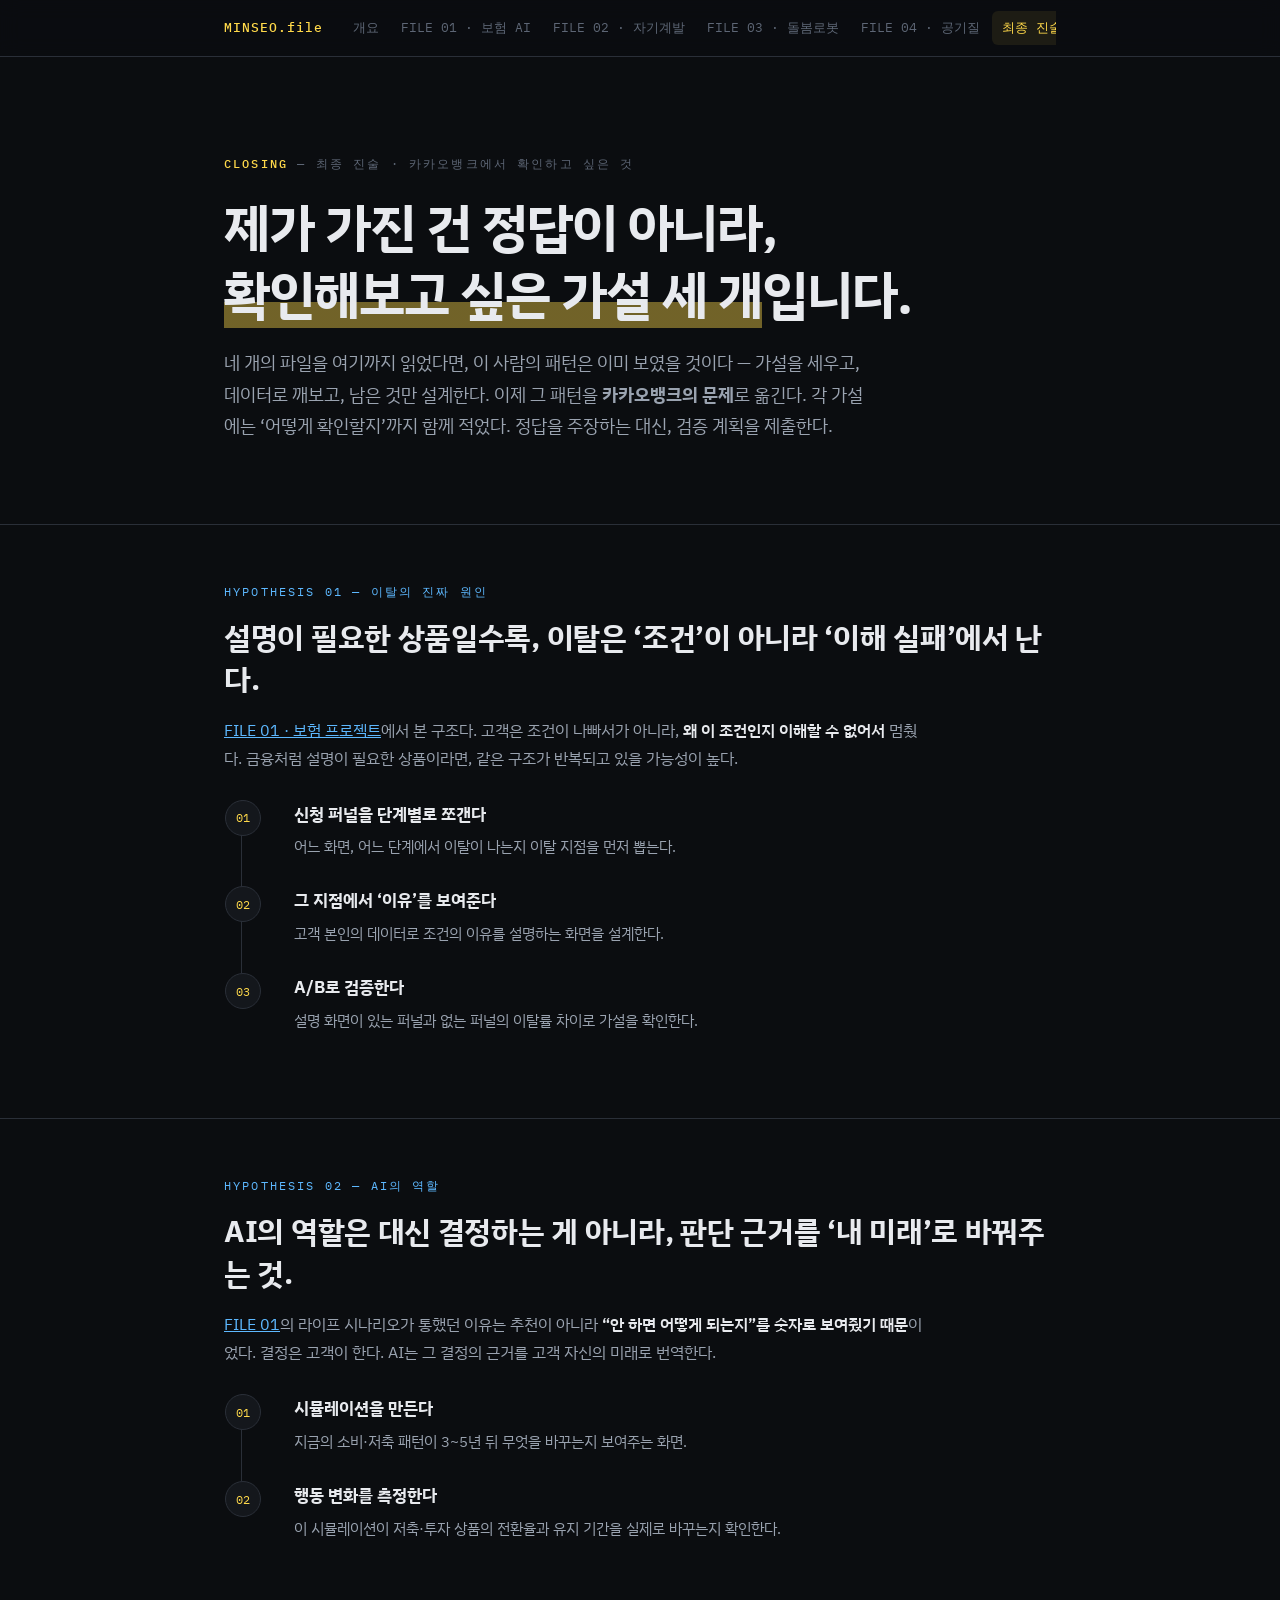
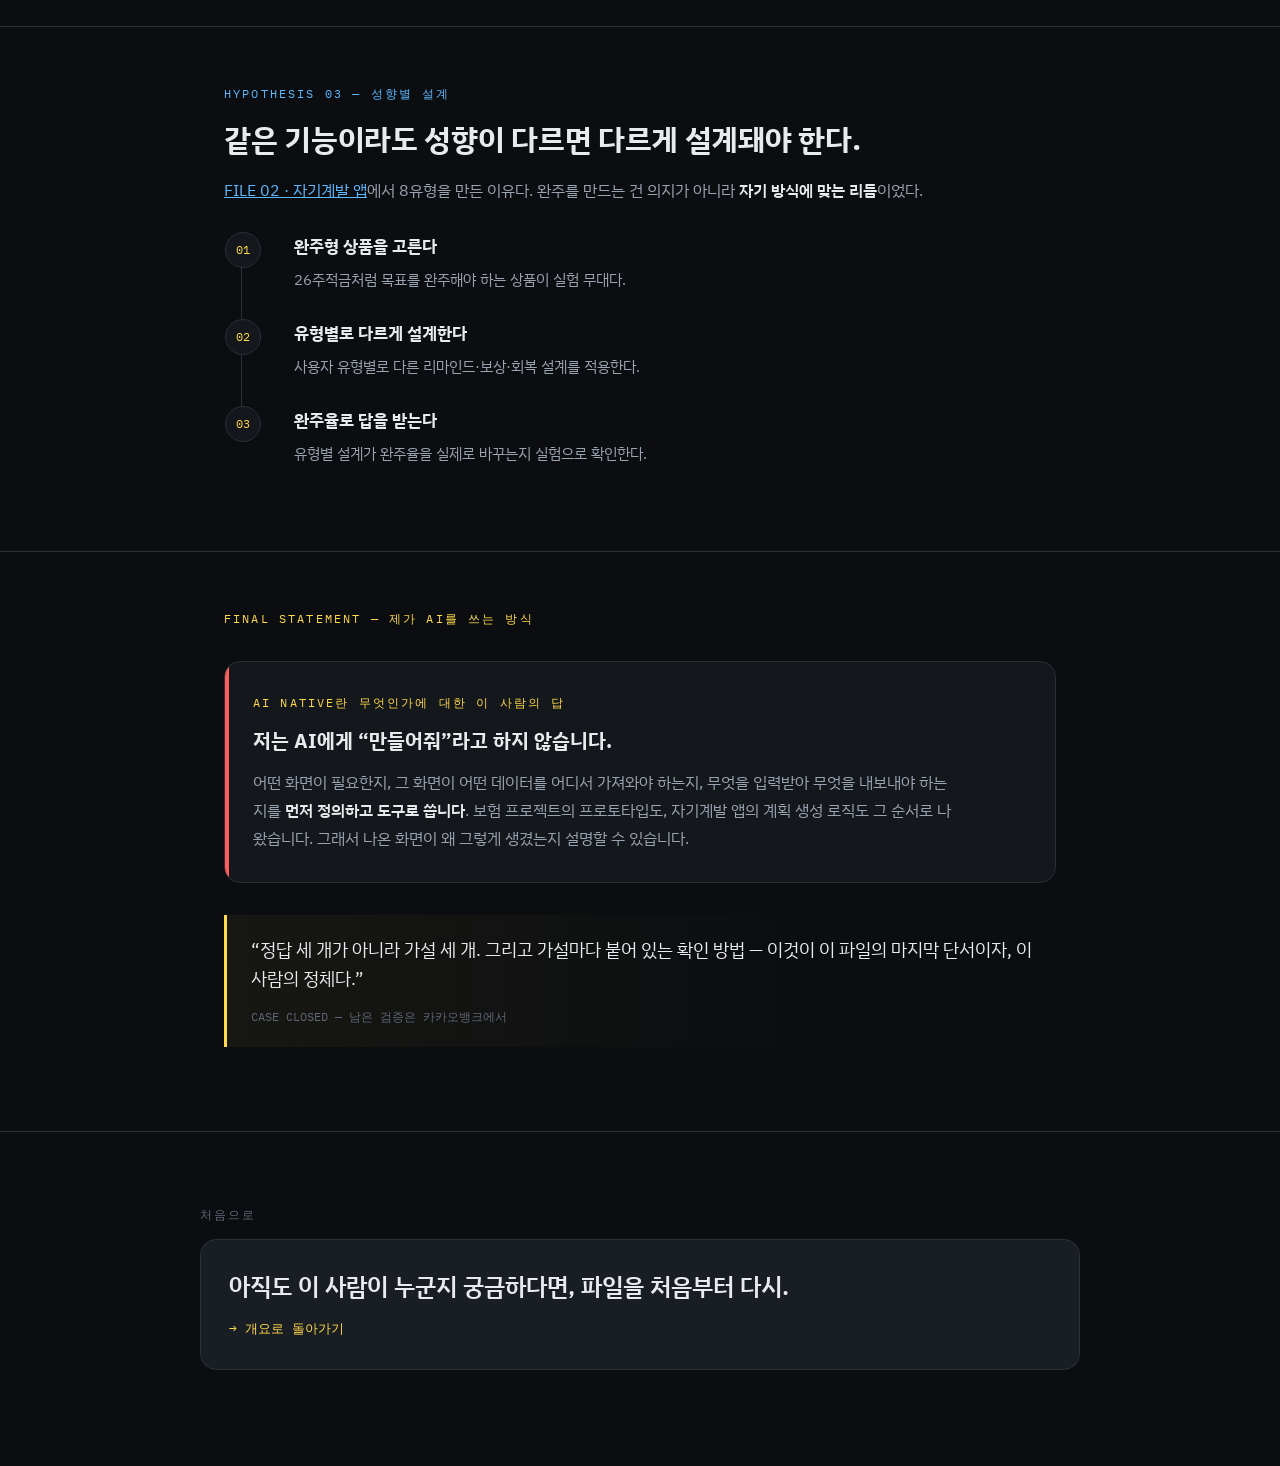
==== closing.html @ fa391e3a "Add remaining portfolio pages (project3, project4, closing) and print styles Co-Authored-By: Claude " ====
<!DOCTYPE html>
<html lang="ko">
<head>
<meta charset="utf-8">
<meta name="viewport" content="width=device-width, initial-scale=1">
<title>CLOSING · 최종 진술 — 카카오뱅크에서 확인하고 싶은 것</title>
<link rel="stylesheet" href="assets/style.css">
</head>
<body>

<header class="casebar"><div class="wrap">
  <a class="who" href="index.html">MINSEO.file</a>
  <nav>
    <a href="index.html">개요</a>
    <a href="project1.html">FILE 01 · 보험 AI</a>
    <a href="project2.html">FILE 02 · 자기계발</a>
    <a href="project3.html">FILE 03 · 돌봄로봇</a>
    <a href="project4.html">FILE 04 · 공기질</a>
    <a class="now" href="closing.html">최종 진술</a>
  </nav>
</div></header>

<!-- ========== 떡밥: 히어로 — 최종 진술 ========== -->
<section class="tease">
  <div class="wrap">
    <div class="file-tag"><b>CLOSING</b> — 최종 진술 · 카카오뱅크에서 확인하고 싶은 것</div>
    <h1>제가 가진 건 정답이 아니라,<br><span class="mark">확인해보고 싶은 가설 세 개</span>입니다.</h1>
    <p class="sub">
      네 개의 파일을 여기까지 읽었다면, 이 사람의 패턴은 이미 보였을 것이다 —
      가설을 세우고, 데이터로 깨보고, 남은 것만 설계한다.
      이제 그 패턴을 <strong>카카오뱅크의 문제</strong>로 옮긴다.
      각 가설에는 ‘어떻게 확인할지’까지 함께 적었다. 정답을 주장하는 대신, 검증 계획을 제출한다.
    </p>
  </div>
</section>

<!-- ========== 가설 ① ========== -->
<section class="sec"><div class="wrap">
  <div class="k">HYPOTHESIS 01 — 이탈의 진짜 원인</div>
  <h2>설명이 필요한 상품일수록, 이탈은 ‘조건’이 아니라 <strong>‘이해 실패’</strong>에서 난다.</h2>
  <p>
    <a href="project1.html" style="color:var(--cool)">FILE 01 · 보험 프로젝트</a>에서 본 구조다.
    고객은 조건이 나빠서가 아니라, <strong>왜 이 조건인지 이해할 수 없어서</strong> 멈췄다.
    금융처럼 설명이 필요한 상품이라면, 같은 구조가 반복되고 있을 가능성이 높다.
  </p>
  <ol class="steps">
    <li><b>신청 퍼널을 단계별로 쪼갠다</b><span>어느 화면, 어느 단계에서 이탈이 나는지 이탈 지점을 먼저 뽑는다.</span></li>
    <li><b>그 지점에서 ‘이유’를 보여준다</b><span>고객 본인의 데이터로 조건의 이유를 설명하는 화면을 설계한다.</span></li>
    <li><b>A/B로 검증한다</b><span>설명 화면이 있는 퍼널과 없는 퍼널의 이탈률 차이로 가설을 확인한다.</span></li>
  </ol>
</div></section>

<!-- ========== 가설 ② ========== -->
<section class="sec"><div class="wrap">
  <div class="k">HYPOTHESIS 02 — AI의 역할</div>
  <h2>AI의 역할은 대신 결정하는 게 아니라, 판단 근거를 <strong>‘내 미래’</strong>로 바꿔주는 것.</h2>
  <p>
    <a href="project1.html" style="color:var(--cool)">FILE 01</a>의 라이프 시나리오가 통했던 이유는
    추천이 아니라 <strong>“안 하면 어떻게 되는지”를 숫자로 보여줬기 때문</strong>이었다.
    결정은 고객이 한다. AI는 그 결정의 근거를 고객 자신의 미래로 번역한다.
  </p>
  <ol class="steps">
    <li><b>시뮬레이션을 만든다</b><span>지금의 소비·저축 패턴이 3~5년 뒤 무엇을 바꾸는지 보여주는 화면.</span></li>
    <li><b>행동 변화를 측정한다</b><span>이 시뮬레이션이 저축·투자 상품의 전환율과 유지 기간을 실제로 바꾸는지 확인한다.</span></li>
  </ol>
</div></section>

<!-- ========== 가설 ③ ========== -->
<section class="sec"><div class="wrap">
  <div class="k">HYPOTHESIS 03 — 성향별 설계</div>
  <h2>같은 기능이라도 <strong>성향이 다르면 다르게 설계</strong>돼야 한다.</h2>
  <p>
    <a href="project2.html" style="color:var(--cool)">FILE 02 · 자기계발 앱</a>에서 8유형을 만든 이유다.
    완주를 만드는 건 의지가 아니라 <strong>자기 방식에 맞는 리듬</strong>이었다.
  </p>
  <ol class="steps">
    <li><b>완주형 상품을 고른다</b><span>26주적금처럼 목표를 완주해야 하는 상품이 실험 무대다.</span></li>
    <li><b>유형별로 다르게 설계한다</b><span>사용자 유형별로 다른 리마인드·보상·회복 설계를 적용한다.</span></li>
    <li><b>완주율로 답을 받는다</b><span>유형별 설계가 완주율을 실제로 바꾸는지 실험으로 확인한다.</span></li>
  </ol>
</div></section>

<!-- ========== 마지막 선언: 제가 AI를 쓰는 방식 ========== -->
<section class="sec"><div class="wrap">
  <div class="k acc">FINAL STATEMENT — 제가 AI를 쓰는 방식</div>
  <div class="twist">
    <div class="k acc">AI NATIVE란 무엇인가에 대한 이 사람의 답</div>
    <h3>저는 AI에게 “만들어줘”라고 하지 않습니다.</h3>
    <p>
      어떤 화면이 필요한지, 그 화면이 어떤 데이터를 어디서 가져와야 하는지,
      무엇을 입력받아 무엇을 내보내야 하는지를 <strong>먼저 정의하고 도구로 씁니다</strong>.
      보험 프로젝트의 프로토타입도, 자기계발 앱의 계획 생성 로직도 그 순서로 나왔습니다.
      그래서 나온 화면이 왜 그렇게 생겼는지 설명할 수 있습니다.
    </p>
  </div>
  <div class="voice">
    <q>정답 세 개가 아니라 가설 세 개. 그리고 가설마다 붙어 있는 확인 방법 — 이것이 이 파일의 마지막 단서이자, 이 사람의 정체다.</q>
    <span class="src">CASE CLOSED — 남은 검증은 카카오뱅크에서</span>
  </div>
</div></section>

<!-- ========== 수미상관: 처음으로 ========== -->
<section class="nextbait wrap">
  <div class="k">처음으로</div>
  <a href="index.html"><div class="q">아직도 이 사람이 누군지 궁금하다면, 파일을 처음부터 다시.</div><div class="go">→ 개요로 돌아가기</div></a>
</section>

</body>
</html>
---- assets/style.css ----
/* ============================================================
   MINSEO JANG — "누구지 이 사람?" Portfolio Design System
   Concept: Data-Noir Teaser. 어두운 배경 위에 증거(데이터)가
   스포트라이트처럼 떠오르는 구성. 모든 페이지가 '떡밥 → 증거 → 반전'
   리듬을 갖는다.
   ============================================================ */

@import url('https://fonts.googleapis.com/css2?family=IBM+Plex+Sans+KR:wght@300;400;500;600;700&family=IBM+Plex+Mono:wght@400;500&display=swap');

:root {
  --bg: #0b0d10;
  --bg-raise: #14171c;
  --bg-card: #191d24;
  --line: #2a2f38;
  --ink: #e8eaee;
  --ink-dim: #9aa3b0;
  --ink-faint: #5d6675;
  --accent: #ffd94a;        /* 형광펜 노랑 — 단서 표시용 */
  --accent-ink: #131313;
  --hot: #ff5d5d;           /* 실패/기각/반전 */
  --cool: #5db8ff;          /* 데이터/검증 */
  --ok: #55d68b;            /* 결과/성공 */
  --font-sans: 'IBM Plex Sans KR', 'Pretendard', -apple-system, sans-serif;
  --font-mono: 'IBM Plex Mono', ui-monospace, monospace;
  --maxw: 880px;
}

* { box-sizing: border-box; }
html { scroll-behavior: smooth; }
body {
  background: var(--bg);
  color: var(--ink);
  font-family: var(--font-sans);
  font-size: 16px;
  line-height: 1.75;
  margin: 0;
  -webkit-font-smoothing: antialiased;
}
::selection { background: var(--accent); color: var(--accent-ink); }

.wrap { max-width: var(--maxw); margin: 0 auto; padding: 0 24px; }

/* ---------- 상단 수사파일 네비게이션 ---------- */
.casebar {
  position: sticky; top: 0; z-index: 50;
  background: rgba(11,13,16,.88); backdrop-filter: blur(10px);
  border-bottom: 1px solid var(--line);
}
.casebar .wrap {
  display: flex; align-items: center; gap: 20px;
  height: 56px; font-family: var(--font-mono); font-size: 12.5px;
}
.casebar .who {
  color: var(--accent); font-weight: 500; letter-spacing: .08em;
  text-decoration: none; white-space: nowrap;
}
.casebar nav { display: flex; gap: 2px; overflow-x: auto; scrollbar-width: none; }
.casebar nav::-webkit-scrollbar { display: none; }
.casebar nav a {
  color: var(--ink-faint); text-decoration: none; padding: 6px 10px;
  border-radius: 6px; white-space: nowrap; transition: color .15s;
}
.casebar nav a:hover { color: var(--ink); }
.casebar nav a.now { color: var(--accent); background: rgba(255,217,74,.08); }

/* ---------- 페이지 히어로: 떡밥 존 ---------- */
.tease {
  padding: 96px 0 64px;
  border-bottom: 1px solid var(--line);
  position: relative;
}
.tease .file-tag {
  font-family: var(--font-mono); font-size: 12px; letter-spacing: .18em;
  color: var(--ink-faint); text-transform: uppercase; margin-bottom: 20px;
}
.tease .file-tag b { color: var(--accent); font-weight: 500; }
.tease h1 {
  font-size: clamp(30px, 5.4vw, 52px); line-height: 1.28;
  font-weight: 700; letter-spacing: -0.02em; margin: 0 0 20px;
}
.tease h1 .mark { background: linear-gradient(transparent 62%, rgba(255,217,74,.42) 62%); }
.tease .sub { color: var(--ink-dim); font-size: 18px; max-width: 640px; }

/* ---------- 본문 섹션 ---------- */
.sec { padding: 56px 0; border-bottom: 1px solid var(--line); }
.sec:last-of-type { border-bottom: none; }
.k {
  font-family: var(--font-mono); font-size: 12px; letter-spacing: .18em;
  color: var(--cool); text-transform: uppercase; margin-bottom: 14px;
}
.k.hot { color: var(--hot); } .k.ok { color: var(--ok); } .k.acc { color: var(--accent); }
.sec h2 { font-size: clamp(22px, 3.4vw, 30px); line-height: 1.4; margin: 0 0 16px; letter-spacing: -0.01em; }
.sec p { color: var(--ink-dim); max-width: 700px; }
.sec p strong, .sec li strong { color: var(--ink); font-weight: 600; }

/* ---------- 증거 카드 ---------- */
.cards { display: grid; grid-template-columns: repeat(auto-fit, minmax(230px, 1fr)); gap: 14px; margin: 28px 0; }
.card {
  background: var(--bg-card); border: 1px solid var(--line);
  border-radius: 14px; padding: 22px 20px;
}
.card .big {
  font-family: var(--font-mono); font-size: clamp(30px, 4.5vw, 44px);
  font-weight: 500; color: var(--ink); line-height: 1.1; letter-spacing: -0.02em;
}
.card .big.acc { color: var(--accent); } .card .big.hot { color: var(--hot); }
.card .big.cool { color: var(--cool); } .card .big.ok { color: var(--ok); }
.card .cap { color: var(--ink-faint); font-size: 13.5px; margin-top: 10px; line-height: 1.55; }

/* ---------- 인용: 결정적 한 줄 ---------- */
.voice {
  border-left: 3px solid var(--accent);
  background: linear-gradient(90deg, rgba(255,217,74,.05), transparent 70%);
  padding: 20px 24px; margin: 28px 0; border-radius: 0 12px 12px 0;
}
.voice q { font-size: 17.5px; color: var(--ink); quotes: '“' '”'; line-height: 1.7; }
.voice .src { display: block; margin-top: 12px; font-family: var(--font-mono); font-size: 12px; color: var(--ink-faint); }
.voice.hot { border-color: var(--hot); background: linear-gradient(90deg, rgba(255,93,93,.06), transparent 70%); }

/* ---------- 프로세스 타임라인 ---------- */
.steps { list-style: none; margin: 28px 0; padding: 0; counter-reset: s; }
.steps li {
  counter-increment: s; position: relative;
  padding: 0 0 26px 52px; border-left: 1px solid var(--line); margin-left: 17px;
}
.steps li:last-child { border-left-color: transparent; padding-bottom: 0; }
.steps li::before {
  content: counter(s, decimal-leading-zero);
  position: absolute; left: -17px; top: 0;
  width: 34px; height: 34px; border-radius: 50%;
  background: var(--bg-raise); border: 1px solid var(--line);
  color: var(--accent); font-family: var(--font-mono); font-size: 12px;
  display: flex; align-items: center; justify-content: center;
}
.steps li b { display: block; color: var(--ink); font-size: 16.5px; margin-bottom: 4px; }
.steps li span { color: var(--ink-dim); font-size: 14.5px; }

/* ---------- 반전/고백 블록 ---------- */
.twist {
  background: var(--bg-raise); border: 1px solid var(--line);
  border-radius: 16px; padding: 30px 28px; margin: 32px 0;
  position: relative; overflow: hidden;
}
.twist::before {
  content: ''; position: absolute; inset: 0 auto 0 0; width: 4px;
  background: var(--hot);
}
.twist .k { margin-bottom: 10px; }
.twist h3 { margin: 0 0 10px; font-size: 20px; }
.twist p { margin: 0; }

/* ---------- 표 ---------- */
.tbl-scroll { overflow-x: auto; margin: 28px 0; }
table { border-collapse: collapse; width: 100%; font-size: 14px; min-width: 560px; }
th { font-family: var(--font-mono); font-size: 11.5px; letter-spacing: .1em; text-transform: uppercase; color: var(--ink-faint); text-align: left; padding: 10px 14px; border-bottom: 1px solid var(--line); }
td { padding: 12px 14px; border-bottom: 1px solid var(--line); color: var(--ink-dim); vertical-align: top; }
td:first-child { color: var(--ink); font-weight: 500; }

/* ---------- 다음 화 예고 푸터 ---------- */
.nextbait {
  padding: 72px 0 96px; text-align: left;
}
.nextbait .k { color: var(--ink-faint); }
.nextbait a {
  display: block; text-decoration: none; color: var(--ink);
  background: var(--bg-card); border: 1px solid var(--line); border-radius: 16px;
  padding: 28px; transition: border-color .2s, transform .2s;
}
.nextbait a:hover { border-color: var(--accent); transform: translateY(-2px); }
.nextbait .q { font-size: clamp(19px, 3vw, 24px); font-weight: 600; line-height: 1.5; }
.nextbait .go { font-family: var(--font-mono); font-size: 13px; color: var(--accent); margin-top: 14px; }

/* ---------- 유틸 ---------- */
.mono { font-family: var(--font-mono); }
.dim { color: var(--ink-faint); }
.redact {
  background: var(--ink); color: var(--ink); border-radius: 3px;
  transition: background .3s, color .3s; cursor: pointer;
}
.redact:hover { background: rgba(255,217,74,.25); color: var(--ink); }

@media (max-width: 640px) {
  .tease { padding: 64px 0 44px; }
  .sec { padding: 44px 0; }
}

@media print { * { -webkit-print-color-adjust: exact !important; print-color-adjust: exact !important; } .casebar { position: static; } }
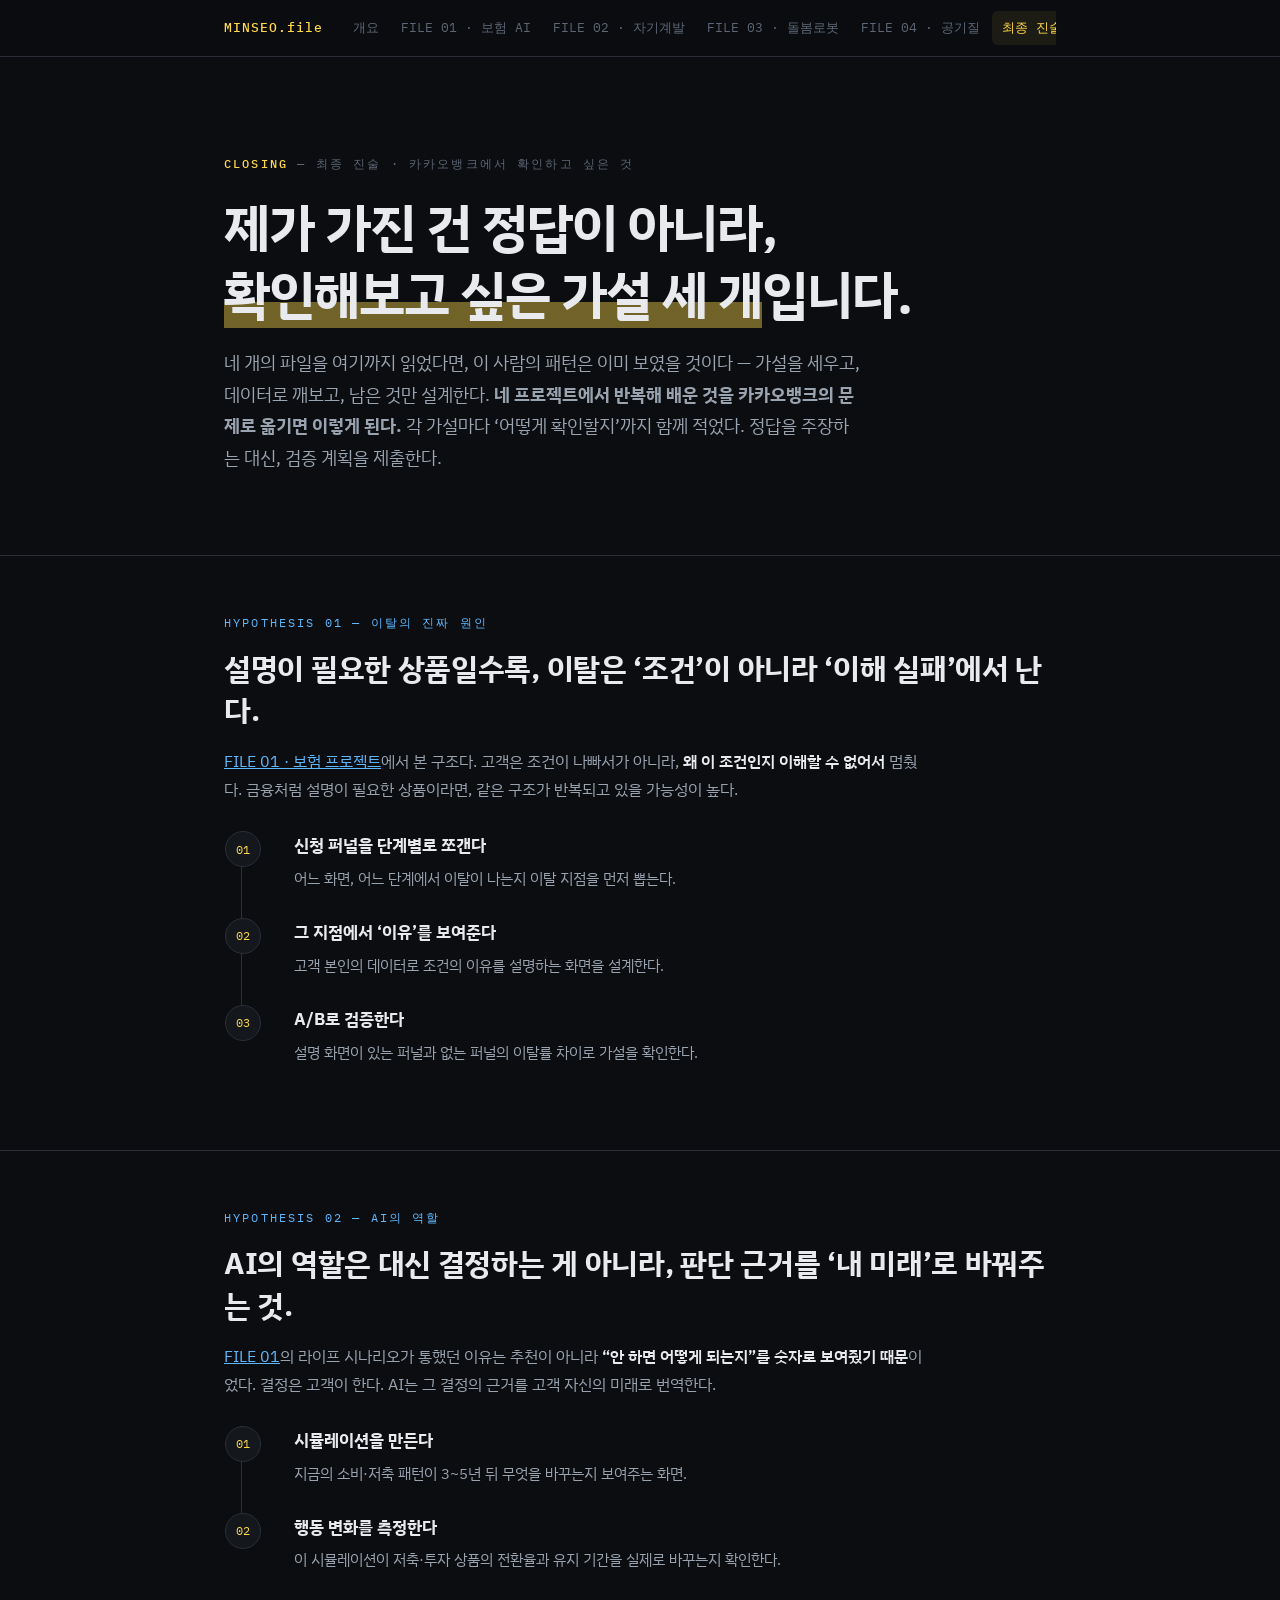
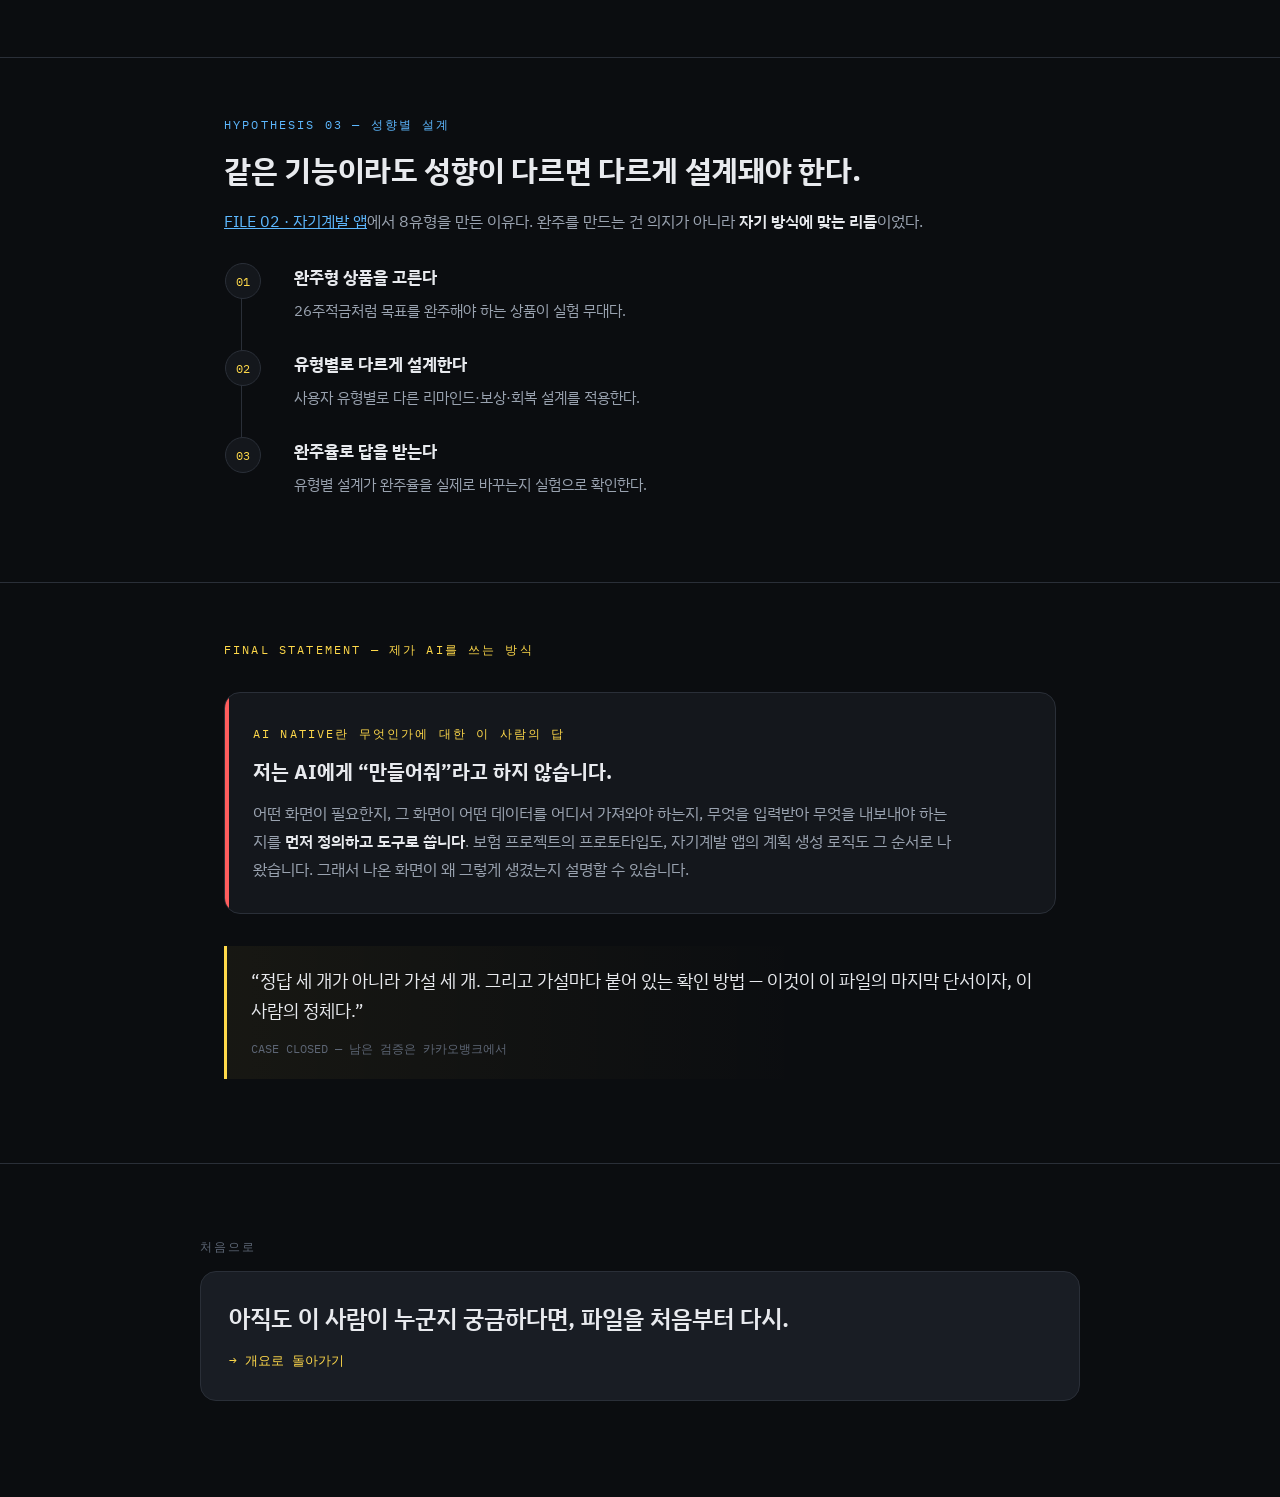
==== commit d2f123e8: "Enrich pages with full source details (2nd pass, in progress) Co-Authored-By: Claude Fable 5 <norepl" ====
--- a/closing.html
+++ b/closing.html
@@ -28,8 +28,8 @@
     <p class="sub">
       네 개의 파일을 여기까지 읽었다면, 이 사람의 패턴은 이미 보였을 것이다 —
       가설을 세우고, 데이터로 깨보고, 남은 것만 설계한다.
-      이제 그 패턴을 <strong>카카오뱅크의 문제</strong>로 옮긴다.
-      각 가설에는 ‘어떻게 확인할지’까지 함께 적었다. 정답을 주장하는 대신, 검증 계획을 제출한다.
+      <strong>네 프로젝트에서 반복해 배운 것을 카카오뱅크의 문제로 옮기면 이렇게 된다.</strong>
+      각 가설마다 ‘어떻게 확인할지’까지 함께 적었다. 정답을 주장하는 대신, 검증 계획을 제출한다.
     </p>
   </div>
 </section>
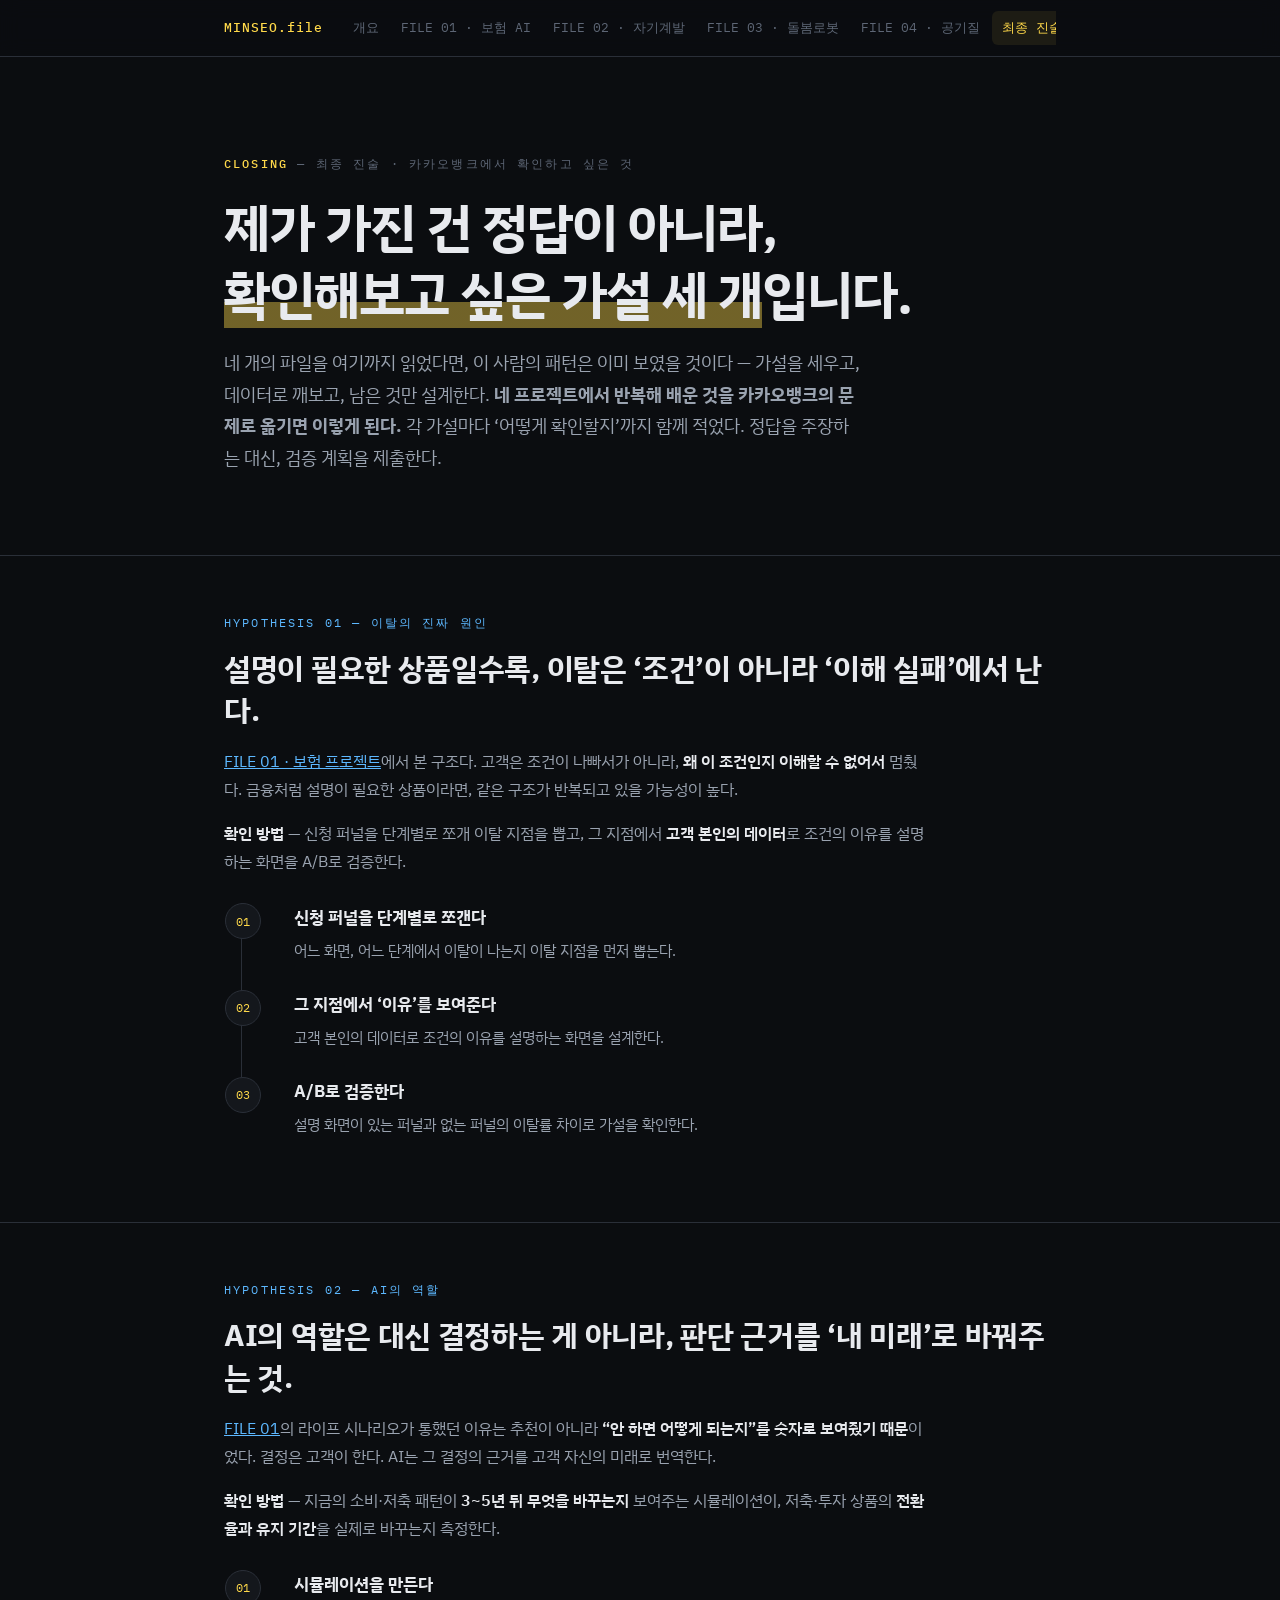
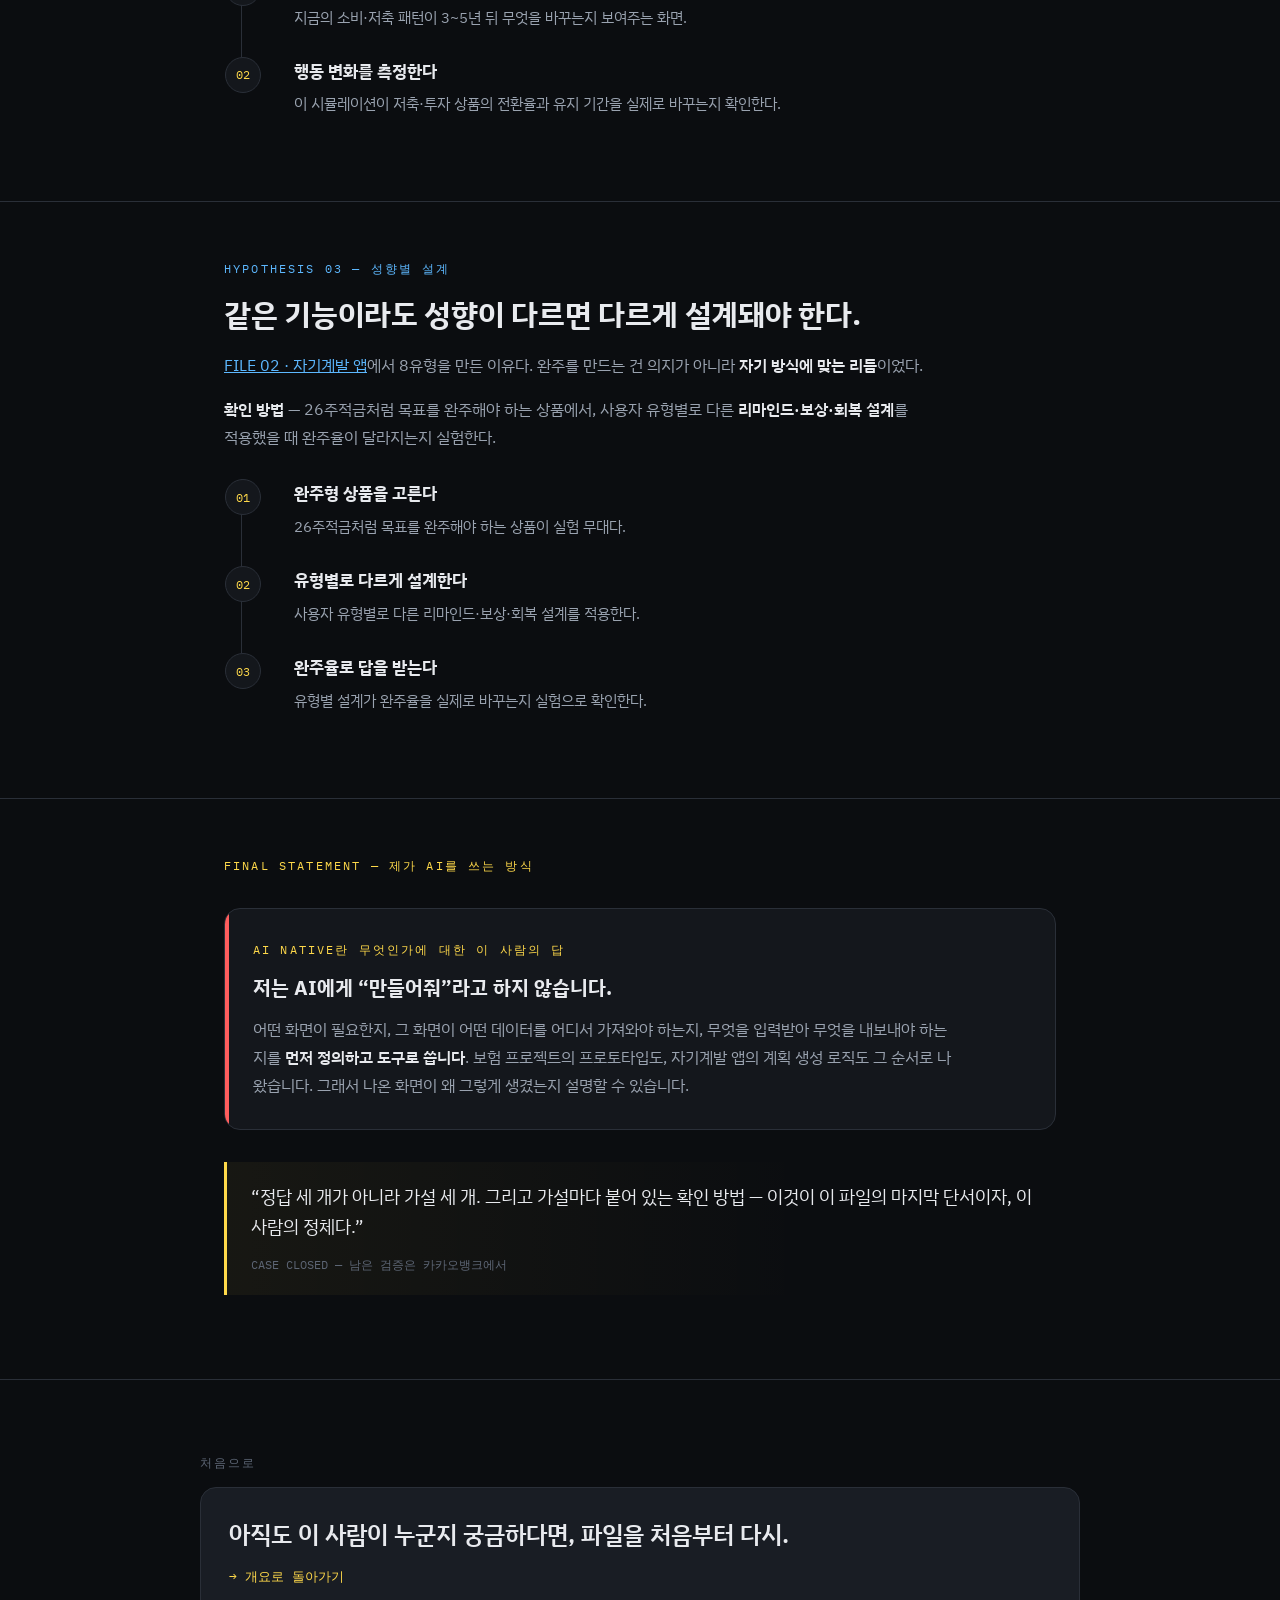
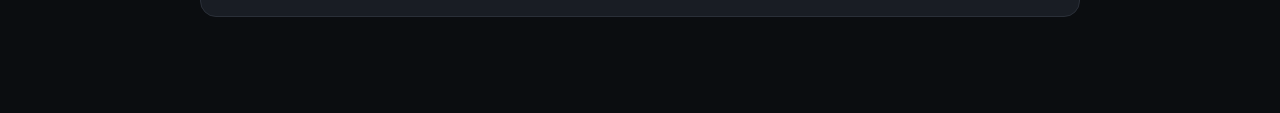
==== commit f0c1a85f: "Complete 2nd enrichment pass: index cross-comparison table, project4 logic chain, closing hypothesis" ====
--- a/closing.html
+++ b/closing.html
@@ -43,6 +43,10 @@
     고객은 조건이 나빠서가 아니라, <strong>왜 이 조건인지 이해할 수 없어서</strong> 멈췄다.
     금융처럼 설명이 필요한 상품이라면, 같은 구조가 반복되고 있을 가능성이 높다.
   </p>
+  <p>
+    <strong>확인 방법</strong> — 신청 퍼널을 단계별로 쪼개 이탈 지점을 뽑고,
+    그 지점에서 <strong>고객 본인의 데이터</strong>로 조건의 이유를 설명하는 화면을 A/B로 검증한다.
+  </p>
   <ol class="steps">
     <li><b>신청 퍼널을 단계별로 쪼갠다</b><span>어느 화면, 어느 단계에서 이탈이 나는지 이탈 지점을 먼저 뽑는다.</span></li>
     <li><b>그 지점에서 ‘이유’를 보여준다</b><span>고객 본인의 데이터로 조건의 이유를 설명하는 화면을 설계한다.</span></li>
@@ -59,6 +63,10 @@
     추천이 아니라 <strong>“안 하면 어떻게 되는지”를 숫자로 보여줬기 때문</strong>이었다.
     결정은 고객이 한다. AI는 그 결정의 근거를 고객 자신의 미래로 번역한다.
   </p>
+  <p>
+    <strong>확인 방법</strong> — 지금의 소비·저축 패턴이 <strong>3~5년 뒤 무엇을 바꾸는지</strong> 보여주는 시뮬레이션이,
+    저축·투자 상품의 <strong>전환율과 유지 기간</strong>을 실제로 바꾸는지 측정한다.
+  </p>
   <ol class="steps">
     <li><b>시뮬레이션을 만든다</b><span>지금의 소비·저축 패턴이 3~5년 뒤 무엇을 바꾸는지 보여주는 화면.</span></li>
     <li><b>행동 변화를 측정한다</b><span>이 시뮬레이션이 저축·투자 상품의 전환율과 유지 기간을 실제로 바꾸는지 확인한다.</span></li>
@@ -72,6 +80,10 @@
   <p>
     <a href="project2.html" style="color:var(--cool)">FILE 02 · 자기계발 앱</a>에서 8유형을 만든 이유다.
     완주를 만드는 건 의지가 아니라 <strong>자기 방식에 맞는 리듬</strong>이었다.
+  </p>
+  <p>
+    <strong>확인 방법</strong> — 26주적금처럼 목표를 완주해야 하는 상품에서,
+    사용자 유형별로 다른 <strong>리마인드·보상·회복 설계</strong>를 적용했을 때 완주율이 달라지는지 실험한다.
   </p>
   <ol class="steps">
     <li><b>완주형 상품을 고른다</b><span>26주적금처럼 목표를 완주해야 하는 상품이 실험 무대다.</span></li>
